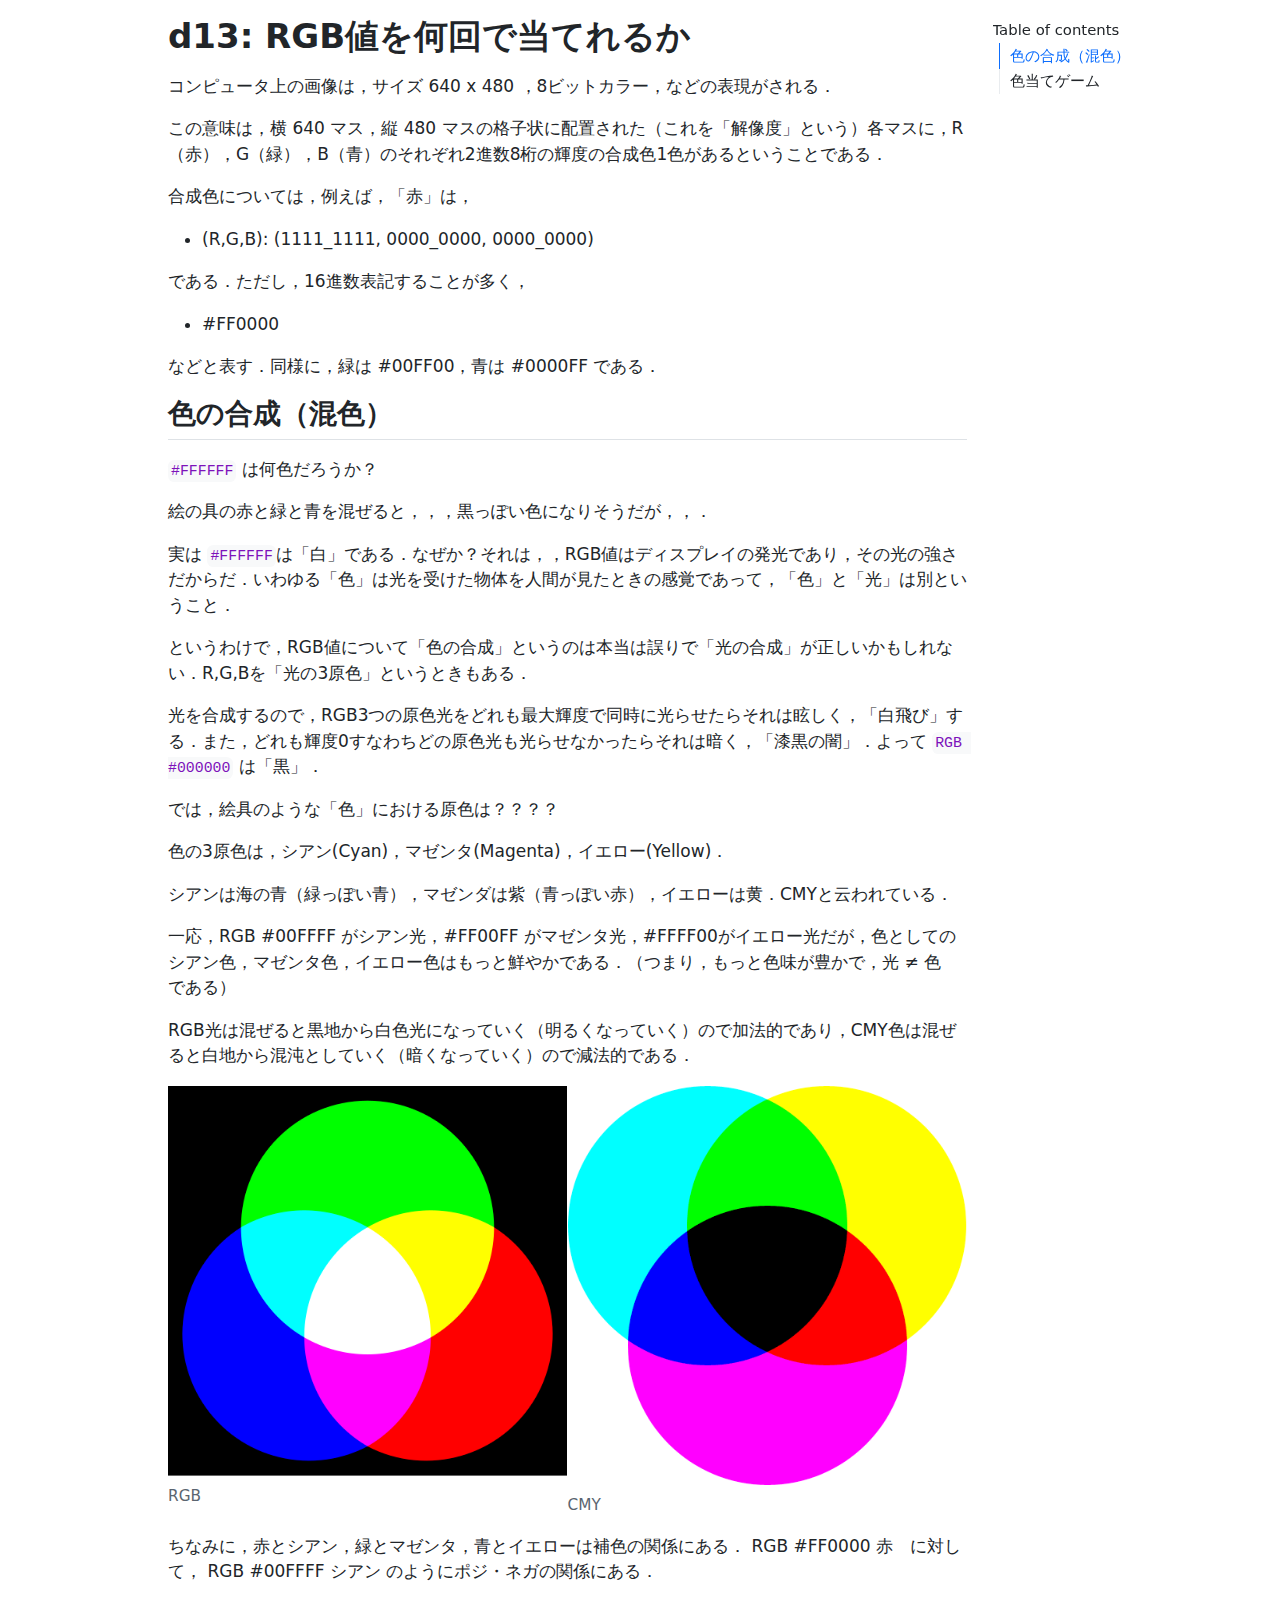
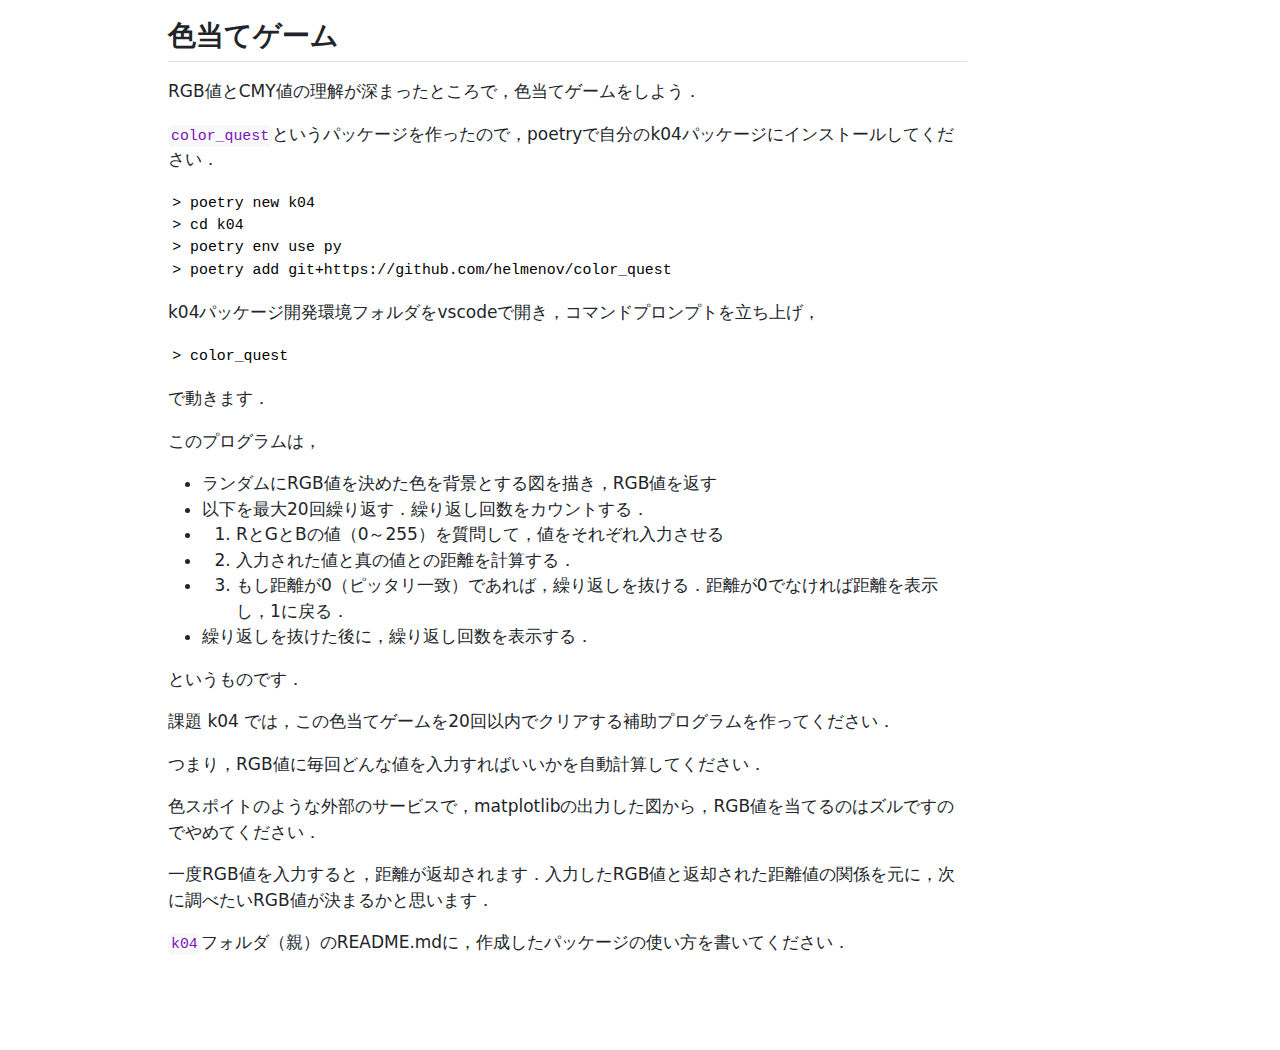
==== d13/index.html @ e2f5a42b "d13 あみだくじでなく，色当てゲームに" ====
<!DOCTYPE html>
<html xmlns="http://www.w3.org/1999/xhtml" lang="en" xml:lang="en"><head>

<meta charset="utf-8">
<meta name="generator" content="quarto-1.5.52">

<meta name="viewport" content="width=device-width, initial-scale=1.0, user-scalable=yes">


<title>d13: RGB値を何回で当てれるか</title>
<style>
code{white-space: pre-wrap;}
span.smallcaps{font-variant: small-caps;}
div.columns{display: flex; gap: min(4vw, 1.5em);}
div.column{flex: auto; overflow-x: auto;}
div.hanging-indent{margin-left: 1.5em; text-indent: -1.5em;}
ul.task-list{list-style: none;}
ul.task-list li input[type="checkbox"] {
  width: 0.8em;
  margin: 0 0.8em 0.2em -1em; /* quarto-specific, see https://github.com/quarto-dev/quarto-cli/issues/4556 */ 
  vertical-align: middle;
}
</style>


<script src="index_files/libs/clipboard/clipboard.min.js"></script>
<script src="index_files/libs/quarto-html/quarto.js"></script>
<script src="index_files/libs/quarto-html/popper.min.js"></script>
<script src="index_files/libs/quarto-html/tippy.umd.min.js"></script>
<script src="index_files/libs/quarto-html/anchor.min.js"></script>
<link href="index_files/libs/quarto-html/tippy.css" rel="stylesheet">
<link href="index_files/libs/quarto-html/quarto-syntax-highlighting.css" rel="stylesheet" id="quarto-text-highlighting-styles">
<script src="index_files/libs/bootstrap/bootstrap.min.js"></script>
<link href="index_files/libs/bootstrap/bootstrap-icons.css" rel="stylesheet">
<link href="index_files/libs/bootstrap/bootstrap.min.css" rel="stylesheet" id="quarto-bootstrap" data-mode="light">


</head>

<body>

<div id="quarto-content" class="page-columns page-rows-contents page-layout-article">
<div id="quarto-margin-sidebar" class="sidebar margin-sidebar">
  <nav id="TOC" role="doc-toc" class="toc-active">
    <h2 id="toc-title">Table of contents</h2>
   
  <ul>
  <li><a href="#色の合成混色" id="toc-色の合成混色" class="nav-link active" data-scroll-target="#色の合成混色">色の合成（混色）</a></li>
  <li><a href="#色当てゲーム" id="toc-色当てゲーム" class="nav-link" data-scroll-target="#色当てゲーム">色当てゲーム</a></li>
  </ul>
</nav>
</div>
<main class="content" id="quarto-document-content">

<header id="title-block-header" class="quarto-title-block default">
<div class="quarto-title">
<h1 class="title">d13: RGB値を何回で当てれるか</h1>
</div>



<div class="quarto-title-meta">

    
  
    
  </div>
  


</header>


<p>コンピュータ上の画像は，サイズ 640 x 480 ，8ビットカラー，などの表現がされる．</p>
<p>この意味は，横 640 マス，縦 480 マスの格子状に配置された（これを「解像度」という）各マスに，R（赤），G（緑），B（青）のそれぞれ2進数8桁の輝度の合成色1色があるということである．</p>
<p>合成色については，例えば，「赤」は，</p>
<ul>
<li>(R,G,B): (1111_1111, 0000_0000, 0000_0000)</li>
</ul>
<p>である．ただし，16進数表記することが多く，</p>
<ul>
<li>#FF0000</li>
</ul>
<p>などと表す．同様に，緑は #00FF00，青は #0000FF である．</p>
<section id="色の合成混色" class="level2">
<h2 class="anchored" data-anchor-id="色の合成混色">色の合成（混色）</h2>
<p><code>#FFFFFF</code> は何色だろうか？　</p>
<p>絵の具の赤と緑と青を混ぜると，，，黒っぽい色になりそうだが，，．</p>
<p>実は <code>#FFFFFF</code>は「白」である．なぜか？それは，，RGB値はディスプレイの発光であり，その光の強さだからだ．いわゆる「色」は光を受けた物体を人間が見たときの感覚であって，「色」と「光」は別ということ．</p>
<p>というわけで，RGB値について「色の合成」というのは本当は誤りで「光の合成」が正しいかもしれない．R,G,Bを「光の3原色」というときもある．</p>
<p>光を合成するので，RGB3つの原色光をどれも最大輝度で同時に光らせたらそれは眩しく，「白飛び」する．また，どれも輝度0すなわちどの原色光も光らせなかったらそれは暗く，「漆黒の闇」．よって <code>RGB #000000</code> は「黒」．</p>
<p>では，絵具のような「色」における原色は？？？？</p>
<p>色の3原色は，シアン(Cyan)，マゼンタ(Magenta)，イエロー(Yellow)．</p>
<p>シアンは海の青（緑っぽい青），マゼンダは紫（青っぽい赤），イエローは黄．CMYと云われている．</p>
<p>一応，RGB #00FFFF がシアン光，#FF00FF がマゼンタ光，#FFFF00がイエロー光だが，色としてのシアン色，マゼンタ色，イエロー色はもっと鮮やかである．（つまり，もっと色味が豊かで，光 ≠ 色　である）</p>
<p>RGB光は混ぜると黒地から白色光になっていく（明るくなっていく）ので加法的であり，CMY色は混ぜると白地から混沌としていく（暗くなっていく）ので減法的である．</p>
<div class="columns">
<div class="column">
<div class="quarto-figure quarto-figure-center">
<figure class="figure">
<p><img src="rgb.png" class="img-fluid figure-img"></p>
<figcaption>RGB</figcaption>
</figure>
</div>
</div><div class="column">
<div class="quarto-figure quarto-figure-center">
<figure class="figure">
<p><img src="cmy.png" class="img-fluid figure-img"></p>
<figcaption>CMY</figcaption>
</figure>
</div>
</div>
</div>
<p>ちなみに，赤とシアン，緑とマゼンタ，青とイエローは補色の関係にある． RGB #FF0000 赤　に対して， RGB #00FFFF シアン のようにポジ・ネガの関係にある．</p>
</section>
<section id="色当てゲーム" class="level2">
<h2 class="anchored" data-anchor-id="色当てゲーム">色当てゲーム</h2>
<p>RGB値とCMY値の理解が深まったところで，色当てゲームをしよう．</p>
<p><code>color_quest</code>というパッケージを作ったので，poetryで自分のk04パッケージにインストールしてください．</p>
<pre><code>&gt; poetry new k04
&gt; cd k04
&gt; poetry env use py
&gt; poetry add git+https://github.com/helmenov/color_quest</code></pre>
<p>k04パッケージ開発環境フォルダをvscodeで開き，コマンドプロンプトを立ち上げ，</p>
<pre><code>&gt; color_quest</code></pre>
<p>で動きます．</p>
<p>このプログラムは，</p>
<ul>
<li>ランダムにRGB値を決めた色を背景とする図を描き，RGB値を返す</li>
<li>以下を最大20回繰り返す．繰り返し回数をカウントする．</li>
<li><ol type="1">
<li>RとGとBの値（0～255）を質問して，値をそれぞれ入力させる</li>
</ol></li>
<li><ol start="2" type="1">
<li>入力された値と真の値との距離を計算する．</li>
</ol></li>
<li><ol start="3" type="1">
<li>もし距離が0（ピッタリ一致）であれば，繰り返しを抜ける．距離が0でなければ距離を表示し，1に戻る．</li>
</ol></li>
<li>繰り返しを抜けた後に，繰り返し回数を表示する．</li>
</ul>
<p>というものです．</p>
<p>課題 k04 では，この色当てゲームを20回以内でクリアする補助プログラムを作ってください．</p>
<p>つまり，RGB値に毎回どんな値を入力すればいいかを自動計算してください．</p>
<p>色スポイトのような外部のサービスで，matplotlibの出力した図から，RGB値を当てるのはズルですのでやめてください．</p>
<p>一度RGB値を入力すると，距離が返却されます．入力したRGB値と返却された距離値の関係を元に，次に調べたいRGB値が決まるかと思います．</p>
<p><code>k04</code>フォルダ（親）のREADME.mdに，作成したパッケージの使い方を書いてください．</p>
</section>

</main>
<!-- /main column -->
<script id="quarto-html-after-body" type="application/javascript">
window.document.addEventListener("DOMContentLoaded", function (event) {
  const toggleBodyColorMode = (bsSheetEl) => {
    const mode = bsSheetEl.getAttribute("data-mode");
    const bodyEl = window.document.querySelector("body");
    if (mode === "dark") {
      bodyEl.classList.add("quarto-dark");
      bodyEl.classList.remove("quarto-light");
    } else {
      bodyEl.classList.add("quarto-light");
      bodyEl.classList.remove("quarto-dark");
    }
  }
  const toggleBodyColorPrimary = () => {
    const bsSheetEl = window.document.querySelector("link#quarto-bootstrap");
    if (bsSheetEl) {
      toggleBodyColorMode(bsSheetEl);
    }
  }
  toggleBodyColorPrimary();  
  const icon = "";
  const anchorJS = new window.AnchorJS();
  anchorJS.options = {
    placement: 'right',
    icon: icon
  };
  anchorJS.add('.anchored');
  const isCodeAnnotation = (el) => {
    for (const clz of el.classList) {
      if (clz.startsWith('code-annotation-')) {                     
        return true;
      }
    }
    return false;
  }
  const onCopySuccess = function(e) {
    // button target
    const button = e.trigger;
    // don't keep focus
    button.blur();
    // flash "checked"
    button.classList.add('code-copy-button-checked');
    var currentTitle = button.getAttribute("title");
    button.setAttribute("title", "Copied!");
    let tooltip;
    if (window.bootstrap) {
      button.setAttribute("data-bs-toggle", "tooltip");
      button.setAttribute("data-bs-placement", "left");
      button.setAttribute("data-bs-title", "Copied!");
      tooltip = new bootstrap.Tooltip(button, 
        { trigger: "manual", 
          customClass: "code-copy-button-tooltip",
          offset: [0, -8]});
      tooltip.show();    
    }
    setTimeout(function() {
      if (tooltip) {
        tooltip.hide();
        button.removeAttribute("data-bs-title");
        button.removeAttribute("data-bs-toggle");
        button.removeAttribute("data-bs-placement");
      }
      button.setAttribute("title", currentTitle);
      button.classList.remove('code-copy-button-checked');
    }, 1000);
    // clear code selection
    e.clearSelection();
  }
  const getTextToCopy = function(trigger) {
      const codeEl = trigger.previousElementSibling.cloneNode(true);
      for (const childEl of codeEl.children) {
        if (isCodeAnnotation(childEl)) {
          childEl.remove();
        }
      }
      return codeEl.innerText;
  }
  const clipboard = new window.ClipboardJS('.code-copy-button:not([data-in-quarto-modal])', {
    text: getTextToCopy
  });
  clipboard.on('success', onCopySuccess);
  if (window.document.getElementById('quarto-embedded-source-code-modal')) {
    // For code content inside modals, clipBoardJS needs to be initialized with a container option
    // TODO: Check when it could be a function (https://github.com/zenorocha/clipboard.js/issues/860)
    const clipboardModal = new window.ClipboardJS('.code-copy-button[data-in-quarto-modal]', {
      text: getTextToCopy,
      container: window.document.getElementById('quarto-embedded-source-code-modal')
    });
    clipboardModal.on('success', onCopySuccess);
  }
    var localhostRegex = new RegExp(/^(?:http|https):\/\/localhost\:?[0-9]*\//);
    var mailtoRegex = new RegExp(/^mailto:/);
      var filterRegex = new RegExp('/' + window.location.host + '/');
    var isInternal = (href) => {
        return filterRegex.test(href) || localhostRegex.test(href) || mailtoRegex.test(href);
    }
    // Inspect non-navigation links and adorn them if external
 	var links = window.document.querySelectorAll('a[href]:not(.nav-link):not(.navbar-brand):not(.toc-action):not(.sidebar-link):not(.sidebar-item-toggle):not(.pagination-link):not(.no-external):not([aria-hidden]):not(.dropdown-item):not(.quarto-navigation-tool):not(.about-link)');
    for (var i=0; i<links.length; i++) {
      const link = links[i];
      if (!isInternal(link.href)) {
        // undo the damage that might have been done by quarto-nav.js in the case of
        // links that we want to consider external
        if (link.dataset.originalHref !== undefined) {
          link.href = link.dataset.originalHref;
        }
      }
    }
  function tippyHover(el, contentFn, onTriggerFn, onUntriggerFn) {
    const config = {
      allowHTML: true,
      maxWidth: 500,
      delay: 100,
      arrow: false,
      appendTo: function(el) {
          return el.parentElement;
      },
      interactive: true,
      interactiveBorder: 10,
      theme: 'quarto',
      placement: 'bottom-start',
    };
    if (contentFn) {
      config.content = contentFn;
    }
    if (onTriggerFn) {
      config.onTrigger = onTriggerFn;
    }
    if (onUntriggerFn) {
      config.onUntrigger = onUntriggerFn;
    }
    window.tippy(el, config); 
  }
  const noterefs = window.document.querySelectorAll('a[role="doc-noteref"]');
  for (var i=0; i<noterefs.length; i++) {
    const ref = noterefs[i];
    tippyHover(ref, function() {
      // use id or data attribute instead here
      let href = ref.getAttribute('data-footnote-href') || ref.getAttribute('href');
      try { href = new URL(href).hash; } catch {}
      const id = href.replace(/^#\/?/, "");
      const note = window.document.getElementById(id);
      if (note) {
        return note.innerHTML;
      } else {
        return "";
      }
    });
  }
  const xrefs = window.document.querySelectorAll('a.quarto-xref');
  const processXRef = (id, note) => {
    // Strip column container classes
    const stripColumnClz = (el) => {
      el.classList.remove("page-full", "page-columns");
      if (el.children) {
        for (const child of el.children) {
          stripColumnClz(child);
        }
      }
    }
    stripColumnClz(note)
    if (id === null || id.startsWith('sec-')) {
      // Special case sections, only their first couple elements
      const container = document.createElement("div");
      if (note.children && note.children.length > 2) {
        container.appendChild(note.children[0].cloneNode(true));
        for (let i = 1; i < note.children.length; i++) {
          const child = note.children[i];
          if (child.tagName === "P" && child.innerText === "") {
            continue;
          } else {
            container.appendChild(child.cloneNode(true));
            break;
          }
        }
        if (window.Quarto?.typesetMath) {
          window.Quarto.typesetMath(container);
        }
        return container.innerHTML
      } else {
        if (window.Quarto?.typesetMath) {
          window.Quarto.typesetMath(note);
        }
        return note.innerHTML;
      }
    } else {
      // Remove any anchor links if they are present
      const anchorLink = note.querySelector('a.anchorjs-link');
      if (anchorLink) {
        anchorLink.remove();
      }
      if (window.Quarto?.typesetMath) {
        window.Quarto.typesetMath(note);
      }
      // TODO in 1.5, we should make sure this works without a callout special case
      if (note.classList.contains("callout")) {
        return note.outerHTML;
      } else {
        return note.innerHTML;
      }
    }
  }
  for (var i=0; i<xrefs.length; i++) {
    const xref = xrefs[i];
    tippyHover(xref, undefined, function(instance) {
      instance.disable();
      let url = xref.getAttribute('href');
      let hash = undefined; 
      if (url.startsWith('#')) {
        hash = url;
      } else {
        try { hash = new URL(url).hash; } catch {}
      }
      if (hash) {
        const id = hash.replace(/^#\/?/, "");
        const note = window.document.getElementById(id);
        if (note !== null) {
          try {
            const html = processXRef(id, note.cloneNode(true));
            instance.setContent(html);
          } finally {
            instance.enable();
            instance.show();
          }
        } else {
          // See if we can fetch this
          fetch(url.split('#')[0])
          .then(res => res.text())
          .then(html => {
            const parser = new DOMParser();
            const htmlDoc = parser.parseFromString(html, "text/html");
            const note = htmlDoc.getElementById(id);
            if (note !== null) {
              const html = processXRef(id, note);
              instance.setContent(html);
            } 
          }).finally(() => {
            instance.enable();
            instance.show();
          });
        }
      } else {
        // See if we can fetch a full url (with no hash to target)
        // This is a special case and we should probably do some content thinning / targeting
        fetch(url)
        .then(res => res.text())
        .then(html => {
          const parser = new DOMParser();
          const htmlDoc = parser.parseFromString(html, "text/html");
          const note = htmlDoc.querySelector('main.content');
          if (note !== null) {
            // This should only happen for chapter cross references
            // (since there is no id in the URL)
            // remove the first header
            if (note.children.length > 0 && note.children[0].tagName === "HEADER") {
              note.children[0].remove();
            }
            const html = processXRef(null, note);
            instance.setContent(html);
          } 
        }).finally(() => {
          instance.enable();
          instance.show();
        });
      }
    }, function(instance) {
    });
  }
      let selectedAnnoteEl;
      const selectorForAnnotation = ( cell, annotation) => {
        let cellAttr = 'data-code-cell="' + cell + '"';
        let lineAttr = 'data-code-annotation="' +  annotation + '"';
        const selector = 'span[' + cellAttr + '][' + lineAttr + ']';
        return selector;
      }
      const selectCodeLines = (annoteEl) => {
        const doc = window.document;
        const targetCell = annoteEl.getAttribute("data-target-cell");
        const targetAnnotation = annoteEl.getAttribute("data-target-annotation");
        const annoteSpan = window.document.querySelector(selectorForAnnotation(targetCell, targetAnnotation));
        const lines = annoteSpan.getAttribute("data-code-lines").split(",");
        const lineIds = lines.map((line) => {
          return targetCell + "-" + line;
        })
        let top = null;
        let height = null;
        let parent = null;
        if (lineIds.length > 0) {
            //compute the position of the single el (top and bottom and make a div)
            const el = window.document.getElementById(lineIds[0]);
            top = el.offsetTop;
            height = el.offsetHeight;
            parent = el.parentElement.parentElement;
          if (lineIds.length > 1) {
            const lastEl = window.document.getElementById(lineIds[lineIds.length - 1]);
            const bottom = lastEl.offsetTop + lastEl.offsetHeight;
            height = bottom - top;
          }
          if (top !== null && height !== null && parent !== null) {
            // cook up a div (if necessary) and position it 
            let div = window.document.getElementById("code-annotation-line-highlight");
            if (div === null) {
              div = window.document.createElement("div");
              div.setAttribute("id", "code-annotation-line-highlight");
              div.style.position = 'absolute';
              parent.appendChild(div);
            }
            div.style.top = top - 2 + "px";
            div.style.height = height + 4 + "px";
            div.style.left = 0;
            let gutterDiv = window.document.getElementById("code-annotation-line-highlight-gutter");
            if (gutterDiv === null) {
              gutterDiv = window.document.createElement("div");
              gutterDiv.setAttribute("id", "code-annotation-line-highlight-gutter");
              gutterDiv.style.position = 'absolute';
              const codeCell = window.document.getElementById(targetCell);
              const gutter = codeCell.querySelector('.code-annotation-gutter');
              gutter.appendChild(gutterDiv);
            }
            gutterDiv.style.top = top - 2 + "px";
            gutterDiv.style.height = height + 4 + "px";
          }
          selectedAnnoteEl = annoteEl;
        }
      };
      const unselectCodeLines = () => {
        const elementsIds = ["code-annotation-line-highlight", "code-annotation-line-highlight-gutter"];
        elementsIds.forEach((elId) => {
          const div = window.document.getElementById(elId);
          if (div) {
            div.remove();
          }
        });
        selectedAnnoteEl = undefined;
      };
        // Handle positioning of the toggle
    window.addEventListener(
      "resize",
      throttle(() => {
        elRect = undefined;
        if (selectedAnnoteEl) {
          selectCodeLines(selectedAnnoteEl);
        }
      }, 10)
    );
    function throttle(fn, ms) {
    let throttle = false;
    let timer;
      return (...args) => {
        if(!throttle) { // first call gets through
            fn.apply(this, args);
            throttle = true;
        } else { // all the others get throttled
            if(timer) clearTimeout(timer); // cancel #2
            timer = setTimeout(() => {
              fn.apply(this, args);
              timer = throttle = false;
            }, ms);
        }
      };
    }
      // Attach click handler to the DT
      const annoteDls = window.document.querySelectorAll('dt[data-target-cell]');
      for (const annoteDlNode of annoteDls) {
        annoteDlNode.addEventListener('click', (event) => {
          const clickedEl = event.target;
          if (clickedEl !== selectedAnnoteEl) {
            unselectCodeLines();
            const activeEl = window.document.querySelector('dt[data-target-cell].code-annotation-active');
            if (activeEl) {
              activeEl.classList.remove('code-annotation-active');
            }
            selectCodeLines(clickedEl);
            clickedEl.classList.add('code-annotation-active');
          } else {
            // Unselect the line
            unselectCodeLines();
            clickedEl.classList.remove('code-annotation-active');
          }
        });
      }
  const findCites = (el) => {
    const parentEl = el.parentElement;
    if (parentEl) {
      const cites = parentEl.dataset.cites;
      if (cites) {
        return {
          el,
          cites: cites.split(' ')
        };
      } else {
        return findCites(el.parentElement)
      }
    } else {
      return undefined;
    }
  };
  var bibliorefs = window.document.querySelectorAll('a[role="doc-biblioref"]');
  for (var i=0; i<bibliorefs.length; i++) {
    const ref = bibliorefs[i];
    const citeInfo = findCites(ref);
    if (citeInfo) {
      tippyHover(citeInfo.el, function() {
        var popup = window.document.createElement('div');
        citeInfo.cites.forEach(function(cite) {
          var citeDiv = window.document.createElement('div');
          citeDiv.classList.add('hanging-indent');
          citeDiv.classList.add('csl-entry');
          var biblioDiv = window.document.getElementById('ref-' + cite);
          if (biblioDiv) {
            citeDiv.innerHTML = biblioDiv.innerHTML;
          }
          popup.appendChild(citeDiv);
        });
        return popup.innerHTML;
      });
    }
  }
});
</script>
</div> <!-- /content -->




</body></html>
---- d13/index_files/libs/quarto-html/tippy.css ----
.tippy-box[data-animation=fade][data-state=hidden]{opacity:0}[data-tippy-root]{max-width:calc(100vw - 10px)}.tippy-box{position:relative;background-color:#333;color:#fff;border-radius:4px;font-size:14px;line-height:1.4;white-space:normal;outline:0;transition-property:transform,visibility,opacity}.tippy-box[data-placement^=top]>.tippy-arrow{bottom:0}.tippy-box[data-placement^=top]>.tippy-arrow:before{bottom:-7px;left:0;border-width:8px 8px 0;border-top-color:initial;transform-origin:center top}.tippy-box[data-placement^=bottom]>.tippy-arrow{top:0}.tippy-box[data-placement^=bottom]>.tippy-arrow:before{top:-7px;left:0;border-width:0 8px 8px;border-bottom-color:initial;transform-origin:center bottom}.tippy-box[data-placement^=left]>.tippy-arrow{right:0}.tippy-box[data-placement^=left]>.tippy-arrow:before{border-width:8px 0 8px 8px;border-left-color:initial;right:-7px;transform-origin:center left}.tippy-box[data-placement^=right]>.tippy-arrow{left:0}.tippy-box[data-placement^=right]>.tippy-arrow:before{left:-7px;border-width:8px 8px 8px 0;border-right-color:initial;transform-origin:center right}.tippy-box[data-inertia][data-state=visible]{transition-timing-function:cubic-bezier(.54,1.5,.38,1.11)}.tippy-arrow{width:16px;height:16px;color:#333}.tippy-arrow:before{content:"";position:absolute;border-color:transparent;border-style:solid}.tippy-content{position:relative;padding:5px 9px;z-index:1}
---- d13/index_files/libs/quarto-html/quarto-syntax-highlighting.css ----
/* quarto syntax highlight colors */
:root {
  --quarto-hl-ot-color: #003B4F;
  --quarto-hl-at-color: #657422;
  --quarto-hl-ss-color: #20794D;
  --quarto-hl-an-color: #5E5E5E;
  --quarto-hl-fu-color: #4758AB;
  --quarto-hl-st-color: #20794D;
  --quarto-hl-cf-color: #003B4F;
  --quarto-hl-op-color: #5E5E5E;
  --quarto-hl-er-color: #AD0000;
  --quarto-hl-bn-color: #AD0000;
  --quarto-hl-al-color: #AD0000;
  --quarto-hl-va-color: #111111;
  --quarto-hl-bu-color: inherit;
  --quarto-hl-ex-color: inherit;
  --quarto-hl-pp-color: #AD0000;
  --quarto-hl-in-color: #5E5E5E;
  --quarto-hl-vs-color: #20794D;
  --quarto-hl-wa-color: #5E5E5E;
  --quarto-hl-do-color: #5E5E5E;
  --quarto-hl-im-color: #00769E;
  --quarto-hl-ch-color: #20794D;
  --quarto-hl-dt-color: #AD0000;
  --quarto-hl-fl-color: #AD0000;
  --quarto-hl-co-color: #5E5E5E;
  --quarto-hl-cv-color: #5E5E5E;
  --quarto-hl-cn-color: #8f5902;
  --quarto-hl-sc-color: #5E5E5E;
  --quarto-hl-dv-color: #AD0000;
  --quarto-hl-kw-color: #003B4F;
}

/* other quarto variables */
:root {
  --quarto-font-monospace: SFMono-Regular, Menlo, Monaco, Consolas, "Liberation Mono", "Courier New", monospace;
}

pre > code.sourceCode > span {
  color: #003B4F;
}

code span {
  color: #003B4F;
}

code.sourceCode > span {
  color: #003B4F;
}

div.sourceCode,
div.sourceCode pre.sourceCode {
  color: #003B4F;
}

code span.ot {
  color: #003B4F;
  font-style: inherit;
}

code span.at {
  color: #657422;
  font-style: inherit;
}

code span.ss {
  color: #20794D;
  font-style: inherit;
}

code span.an {
  color: #5E5E5E;
  font-style: inherit;
}

code span.fu {
  color: #4758AB;
  font-style: inherit;
}

code span.st {
  color: #20794D;
  font-style: inherit;
}

code span.cf {
  color: #003B4F;
  font-weight: bold;
  font-style: inherit;
}

code span.op {
  color: #5E5E5E;
  font-style: inherit;
}

code span.er {
  color: #AD0000;
  font-style: inherit;
}

code span.bn {
  color: #AD0000;
  font-style: inherit;
}

code span.al {
  color: #AD0000;
  font-style: inherit;
}

code span.va {
  color: #111111;
  font-style: inherit;
}

code span.bu {
  font-style: inherit;
}

code span.ex {
  font-style: inherit;
}

code span.pp {
  color: #AD0000;
  font-style: inherit;
}

code span.in {
  color: #5E5E5E;
  font-style: inherit;
}

code span.vs {
  color: #20794D;
  font-style: inherit;
}

code span.wa {
  color: #5E5E5E;
  font-style: italic;
}

code span.do {
  color: #5E5E5E;
  font-style: italic;
}

code span.im {
  color: #00769E;
  font-style: inherit;
}

code span.ch {
  color: #20794D;
  font-style: inherit;
}

code span.dt {
  color: #AD0000;
  font-style: inherit;
}

code span.fl {
  color: #AD0000;
  font-style: inherit;
}

code span.co {
  color: #5E5E5E;
  font-style: inherit;
}

code span.cv {
  color: #5E5E5E;
  font-style: italic;
}

code span.cn {
  color: #8f5902;
  font-style: inherit;
}

code span.sc {
  color: #5E5E5E;
  font-style: inherit;
}

code span.dv {
  color: #AD0000;
  font-style: inherit;
}

code span.kw {
  color: #003B4F;
  font-weight: bold;
  font-style: inherit;
}

.prevent-inlining {
  content: "</";
}

/*# sourceMappingURL=debc5d5d77c3f9108843748ff7464032.css.map */
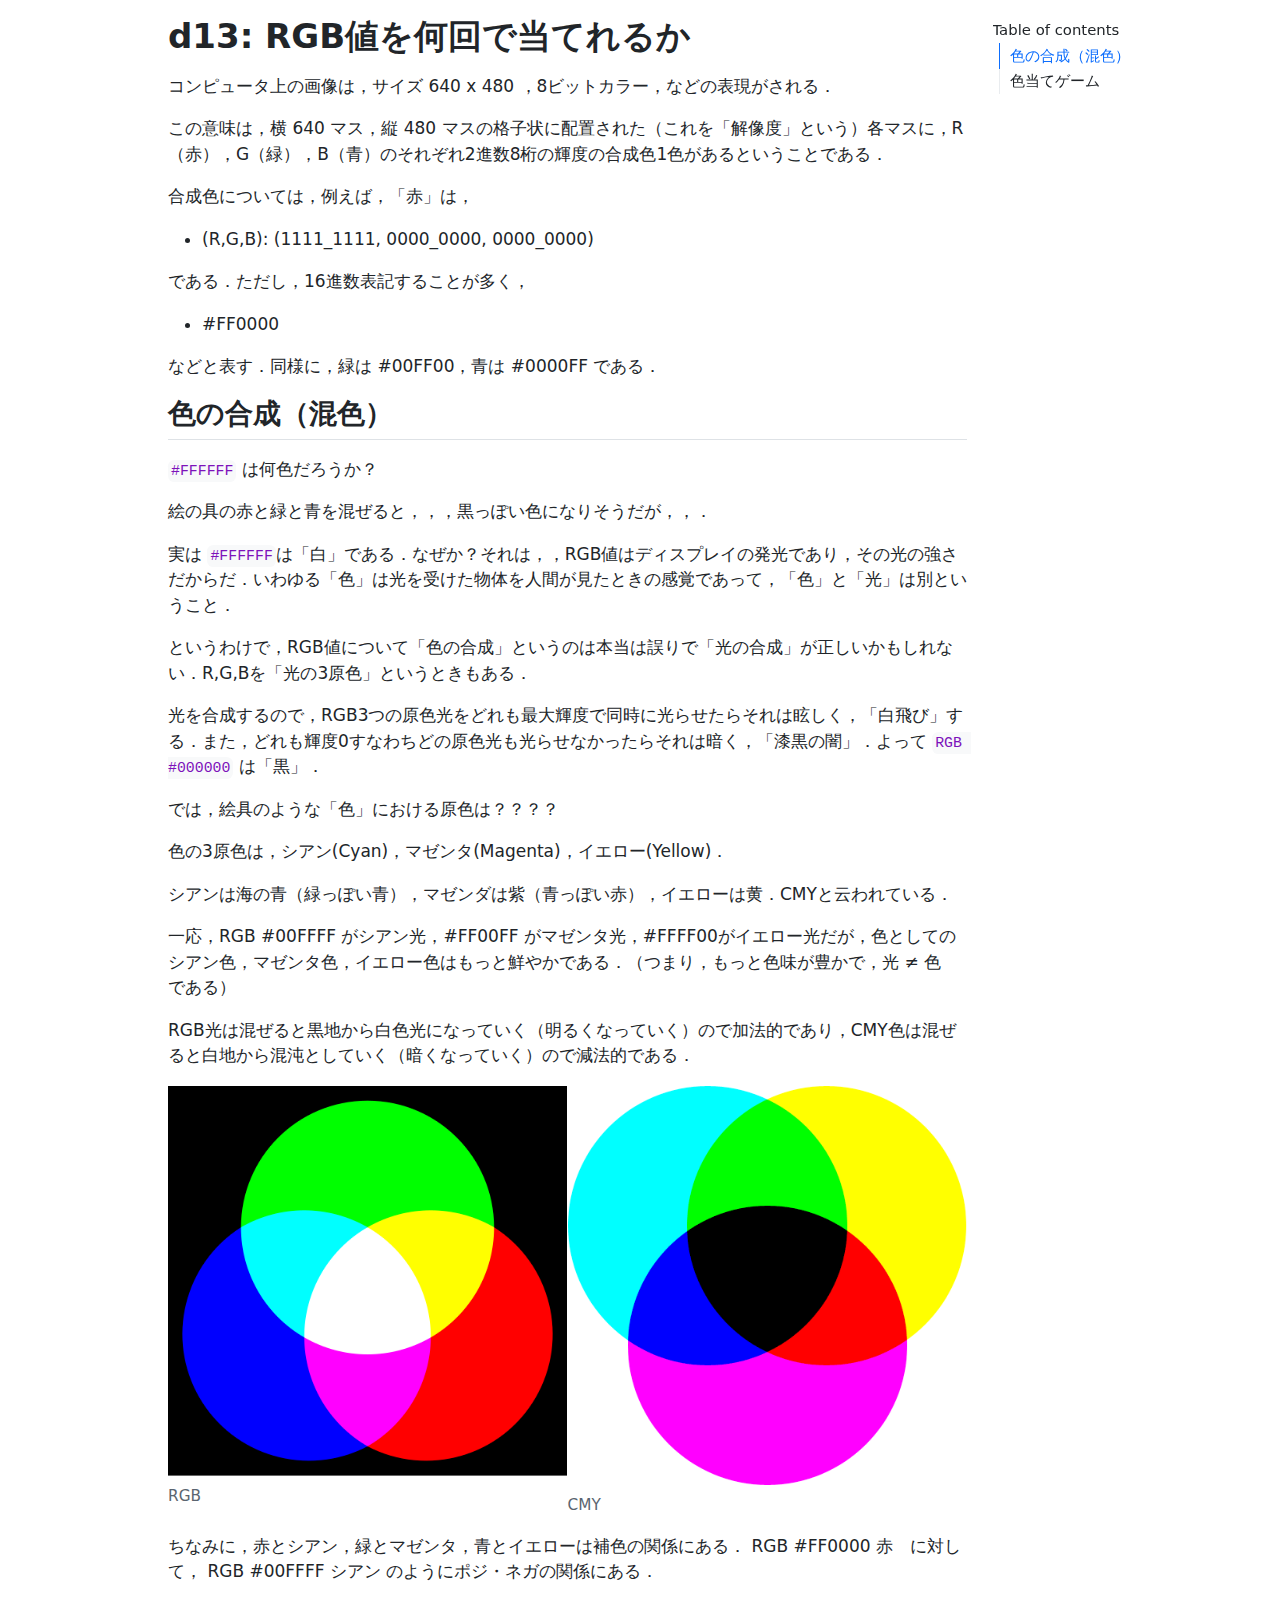
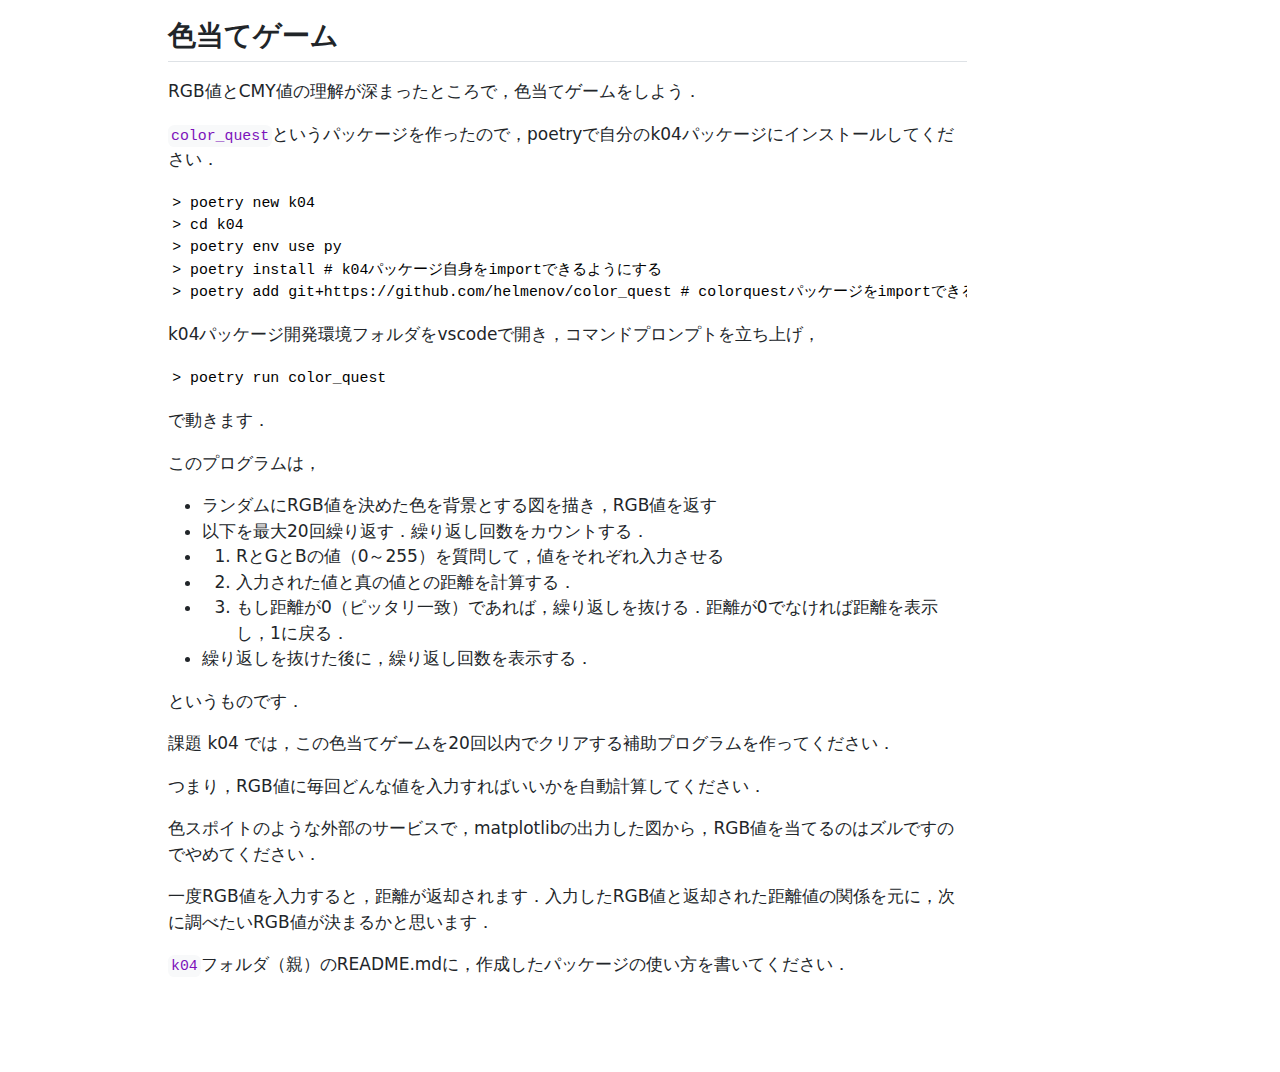
==== commit ba2df6b8: "update d13" ====
--- a/d13/index.html
+++ b/d13/index.html
@@ -2,7 +2,7 @@
 <html xmlns="http://www.w3.org/1999/xhtml" lang="en" xml:lang="en"><head>
 
 <meta charset="utf-8">
-<meta name="generator" content="quarto-1.5.52">
+<meta name="generator" content="quarto-1.5.53">
 
 <meta name="viewport" content="width=device-width, initial-scale=1.0, user-scalable=yes">
 
@@ -120,9 +120,10 @@
 <pre><code>&gt; poetry new k04
 &gt; cd k04
 &gt; poetry env use py
-&gt; poetry add git+https://github.com/helmenov/color_quest</code></pre>
+&gt; poetry install # k04パッケージ自身をimportできるようにする
+&gt; poetry add git+https://github.com/helmenov/color_quest # colorquestパッケージをimportできるようにする．</code></pre>
 <p>k04パッケージ開発環境フォルダをvscodeで開き，コマンドプロンプトを立ち上げ，</p>
-<pre><code>&gt; color_quest</code></pre>
+<pre><code>&gt; poetry run color_quest</code></pre>
 <p>で動きます．</p>
 <p>このプログラムは，</p>
 <ul>
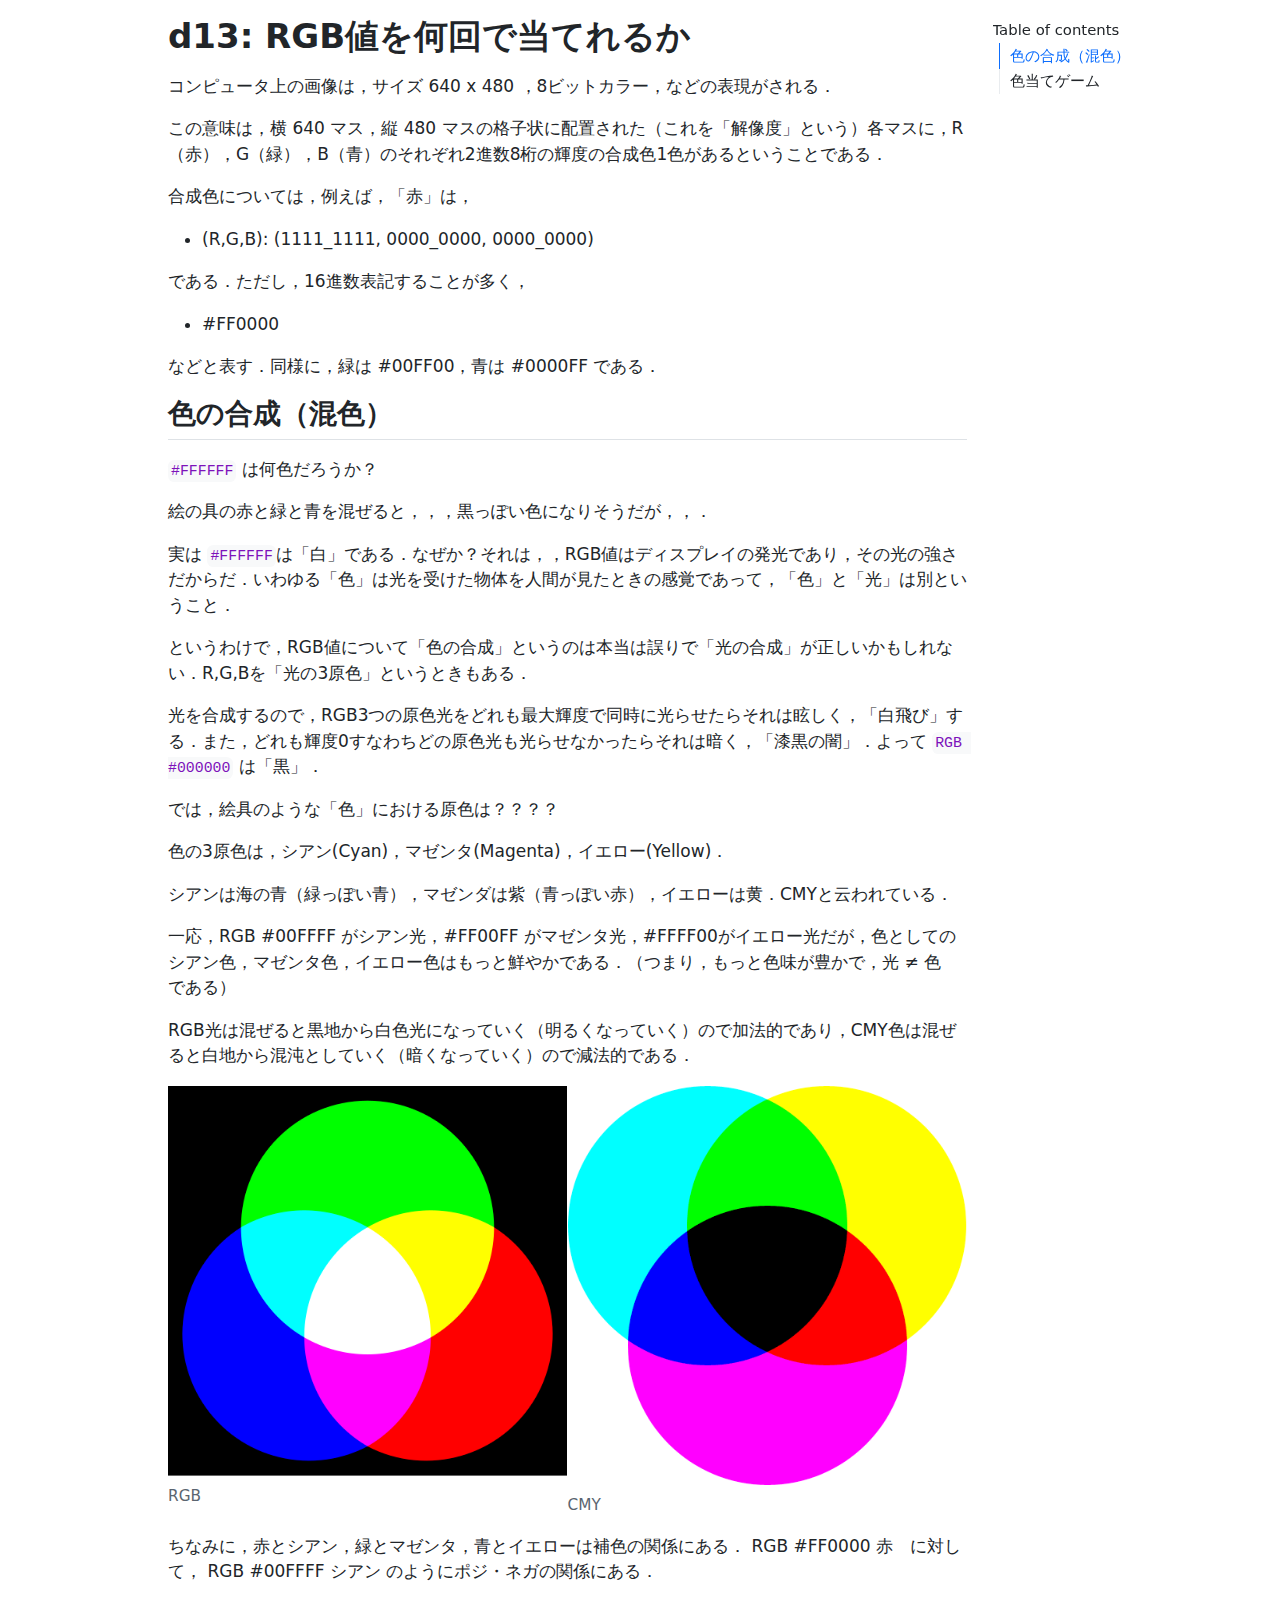
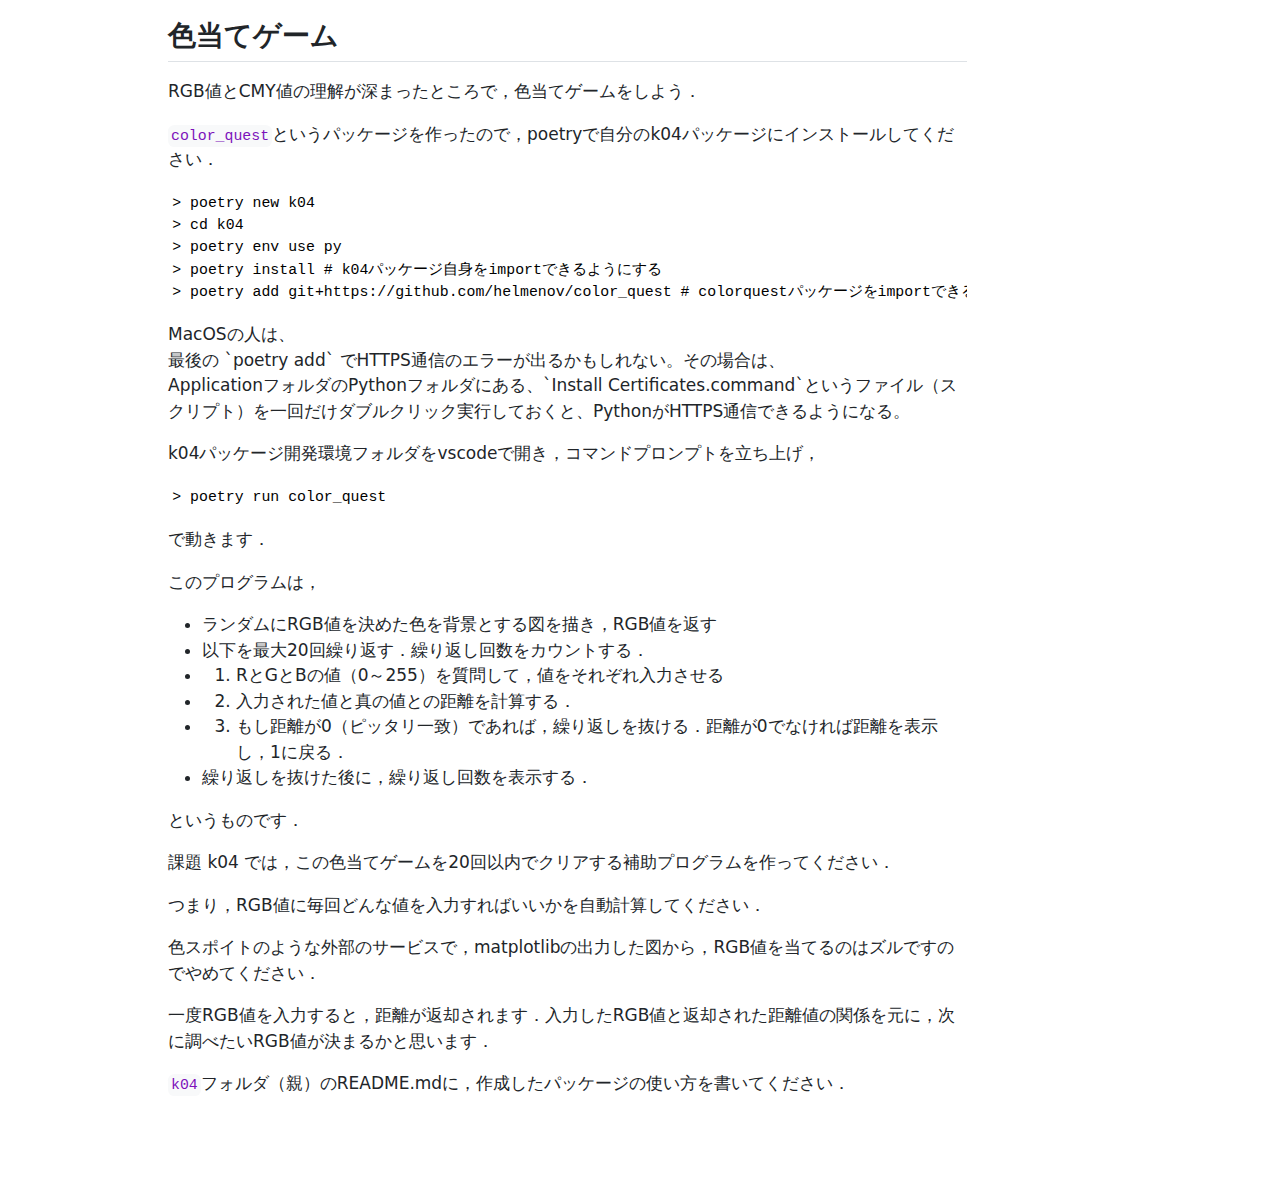
==== commit 0722fd58: "Update index.html" ====
--- a/d13/index.html
+++ b/d13/index.html
@@ -122,6 +122,12 @@
 &gt; poetry env use py
 &gt; poetry install # k04パッケージ自身をimportできるようにする
 &gt; poetry add git+https://github.com/helmenov/color_quest # colorquestパッケージをimportできるようにする．</code></pre>
+
+<p>
+  MacOSの人は、<br>
+  最後の `poetry add` でHTTPS通信のエラーが出るかもしれない。その場合は、<br>
+  ApplicationフォルダのPythonフォルダにある、`Install Certificates.command`というファイル（スクリプト）を一回だけダブルクリック実行しておくと、PythonがHTTPS通信できるようになる。
+
 <p>k04パッケージ開発環境フォルダをvscodeで開き，コマンドプロンプトを立ち上げ，</p>
 <pre><code>&gt; poetry run color_quest</code></pre>
 <p>で動きます．</p>
@@ -575,4 +581,4 @@
 
 
 
-</body></html>+</body></html>
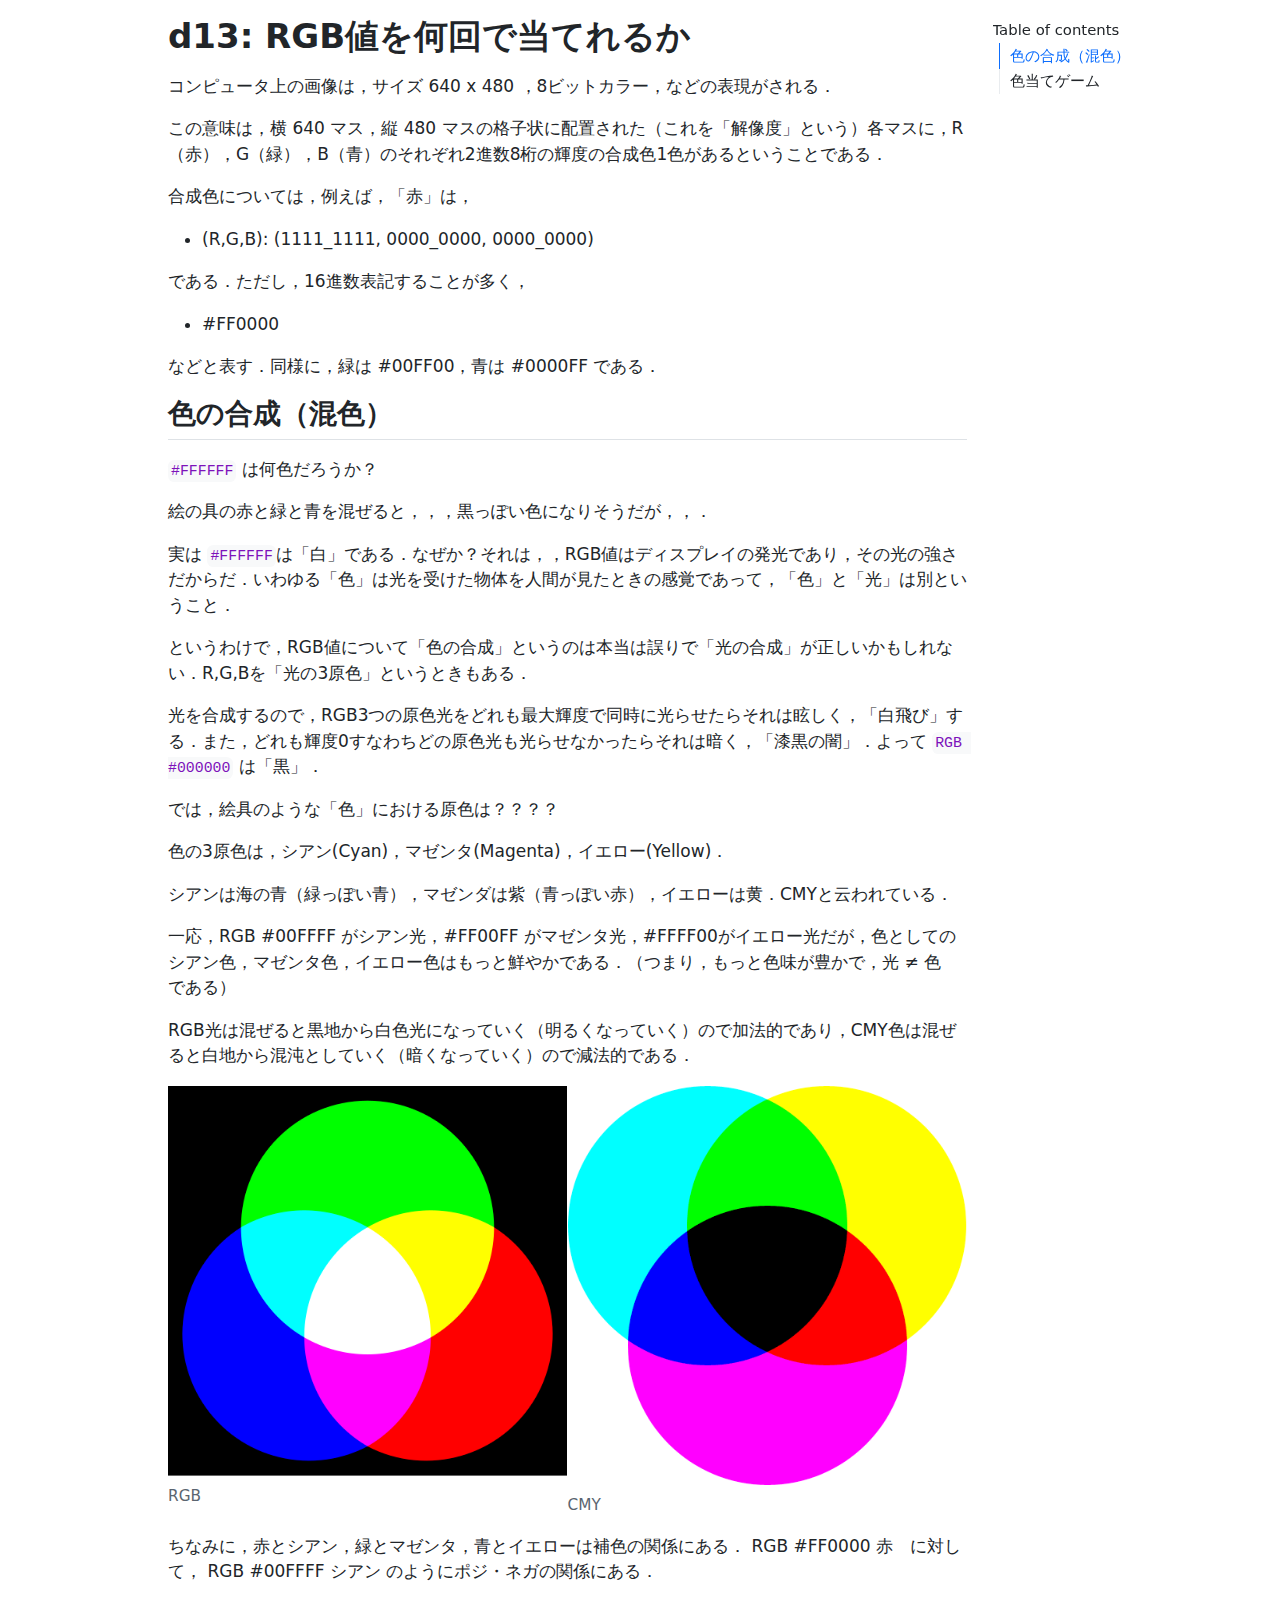
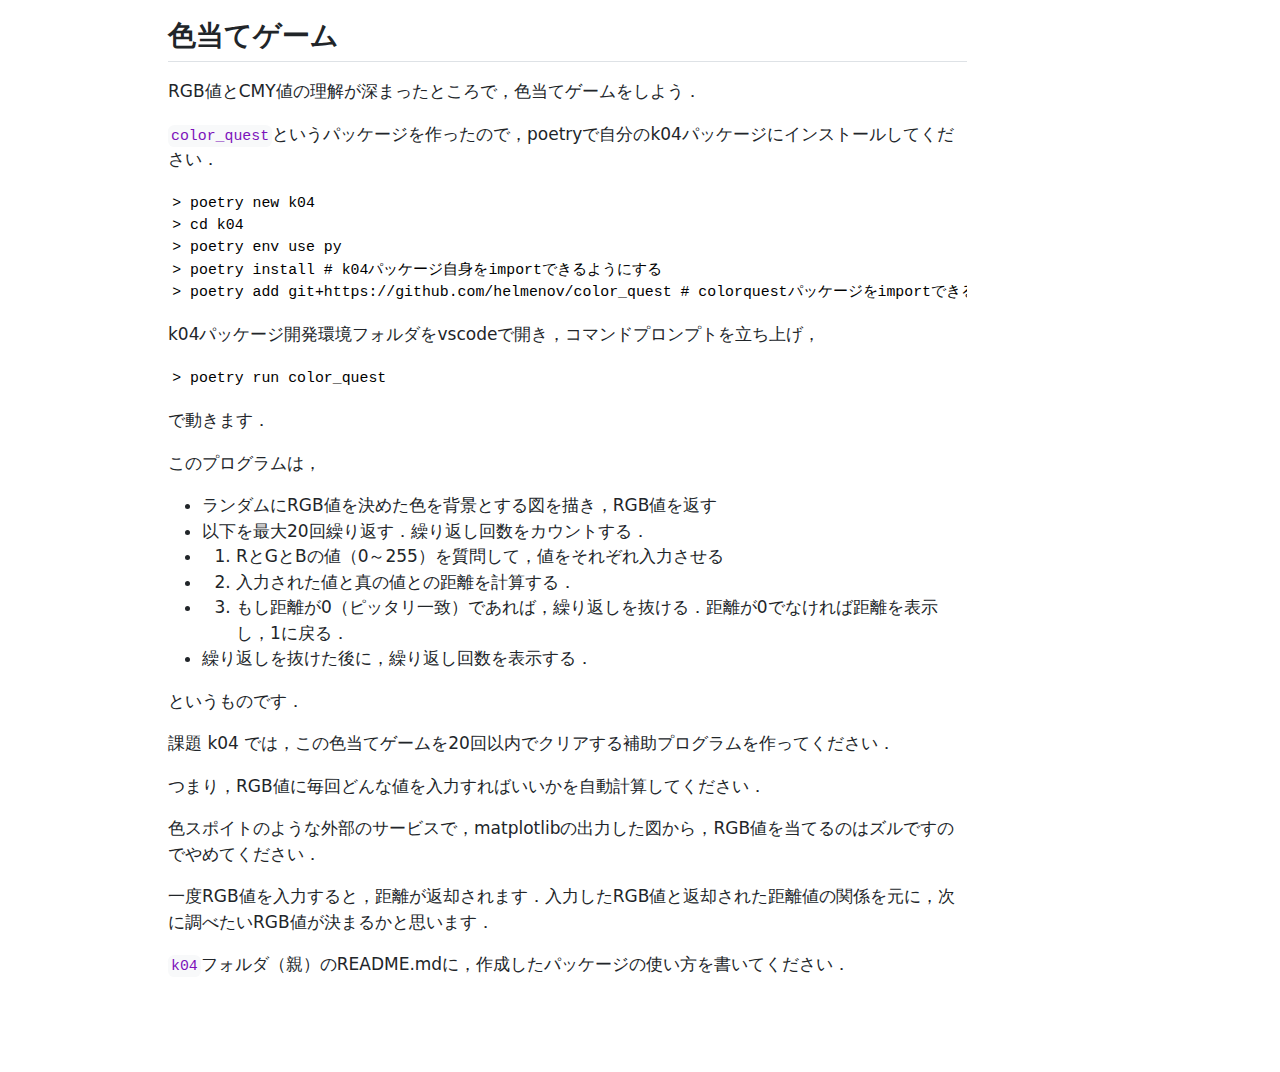
==== commit 1da55754: "test_k04.ipynb update" ====
--- a/d13/index.html
+++ b/d13/index.html
@@ -2,7 +2,7 @@
 <html xmlns="http://www.w3.org/1999/xhtml" lang="en" xml:lang="en"><head>
 
 <meta charset="utf-8">
-<meta name="generator" content="quarto-1.5.53">
+<meta name="generator" content="quarto-1.5.54">
 
 <meta name="viewport" content="width=device-width, initial-scale=1.0, user-scalable=yes">
 
@@ -122,12 +122,6 @@
 &gt; poetry env use py
 &gt; poetry install # k04パッケージ自身をimportできるようにする
 &gt; poetry add git+https://github.com/helmenov/color_quest # colorquestパッケージをimportできるようにする．</code></pre>
-
-<p>
-  MacOSの人は、<br>
-  最後の `poetry add` でHTTPS通信のエラーが出るかもしれない。その場合は、<br>
-  ApplicationフォルダのPythonフォルダにある、`Install Certificates.command`というファイル（スクリプト）を一回だけダブルクリック実行しておくと、PythonがHTTPS通信できるようになる。
-
 <p>k04パッケージ開発環境フォルダをvscodeで開き，コマンドプロンプトを立ち上げ，</p>
 <pre><code>&gt; poetry run color_quest</code></pre>
 <p>で動きます．</p>
@@ -581,4 +575,4 @@
 
 
 
-</body></html>
+</body></html>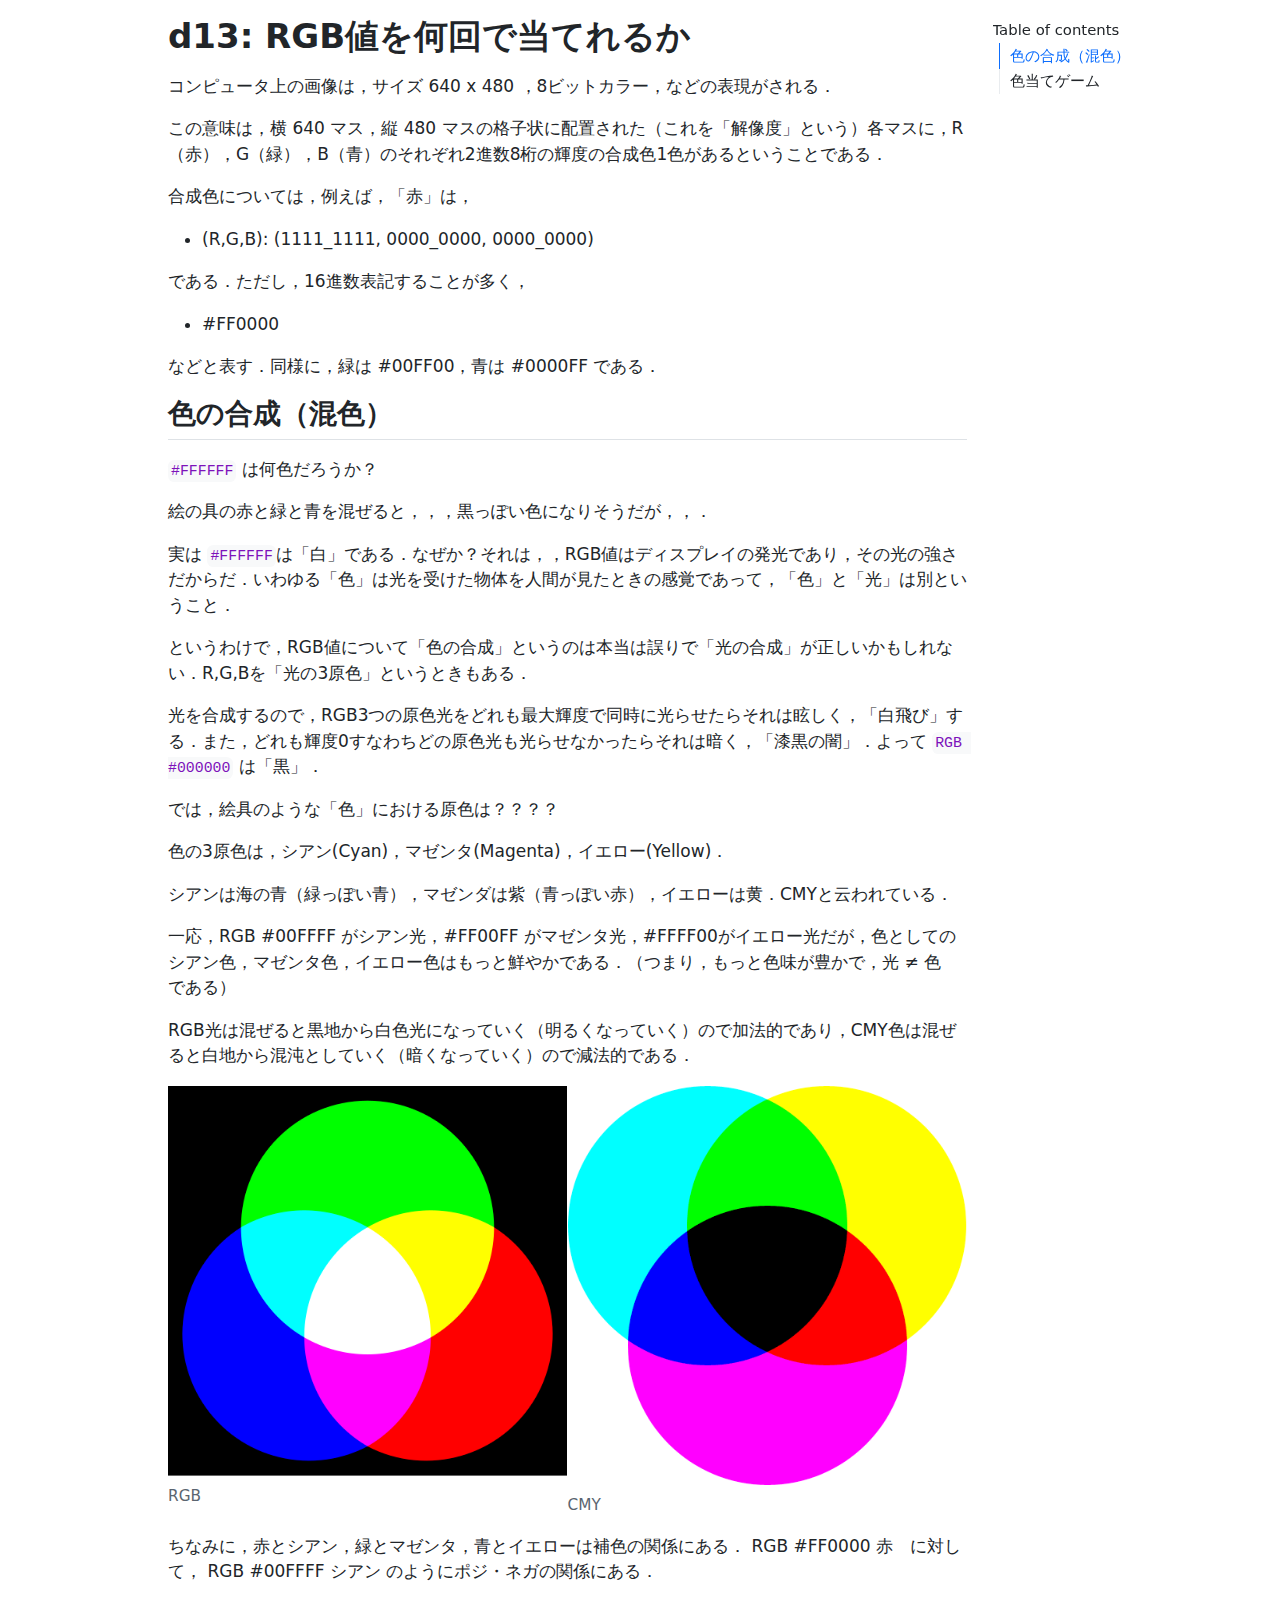
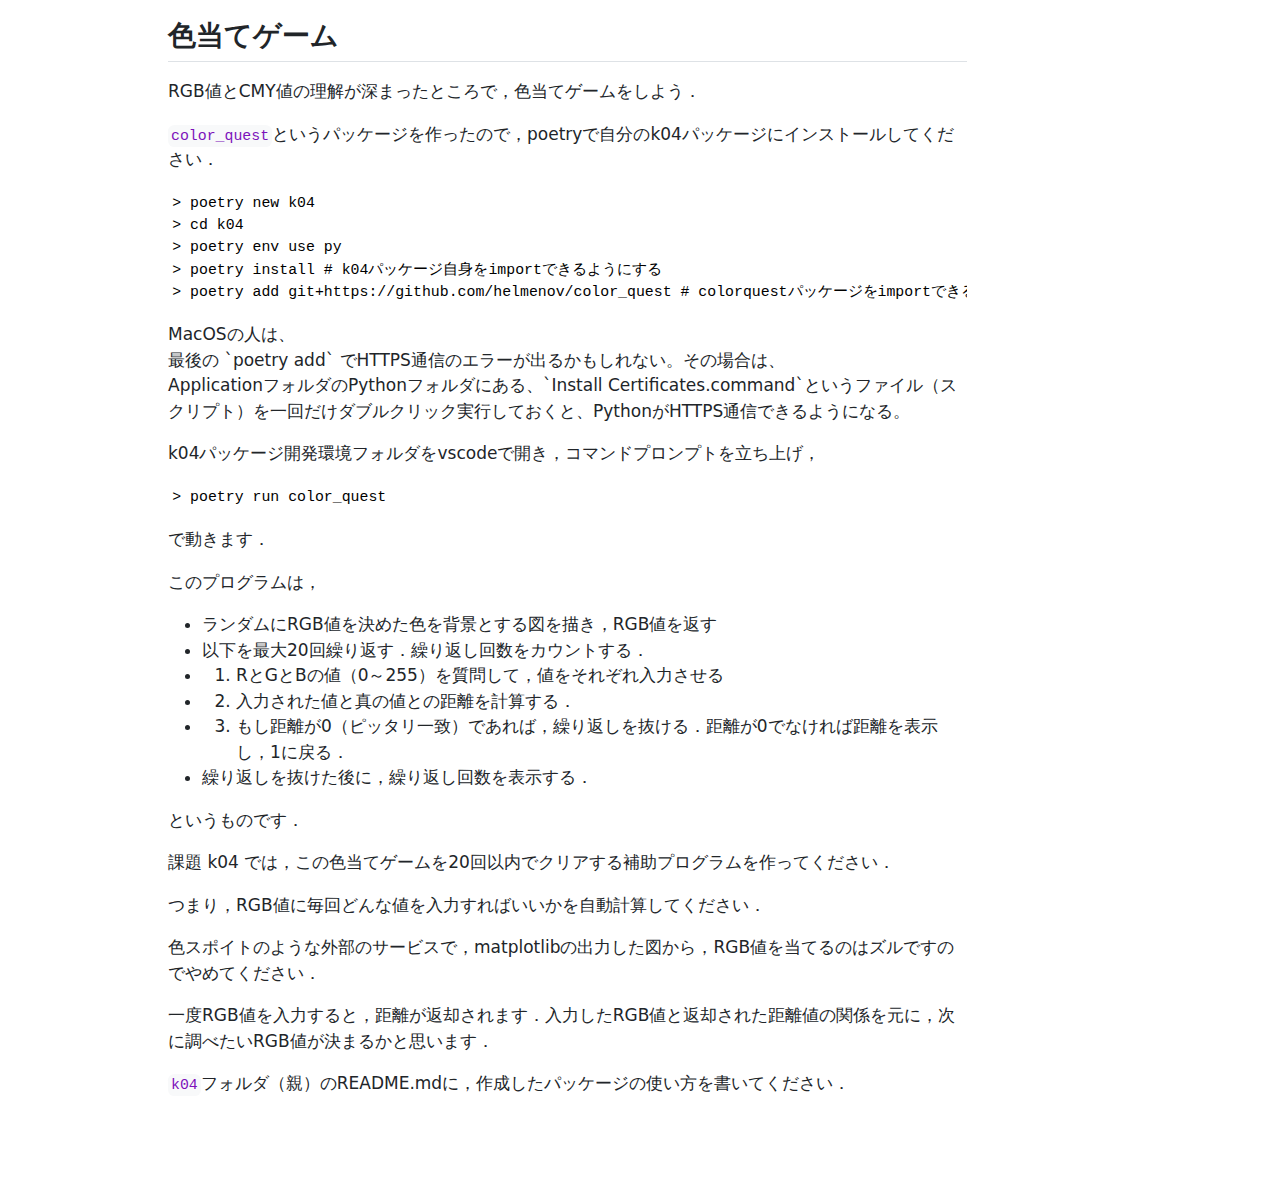
==== commit f955762a: "Merge remote-tracking branch 'origin/main'" ====
--- a/d13/index.html
+++ b/d13/index.html
@@ -122,6 +122,12 @@
 &gt; poetry env use py
 &gt; poetry install # k04パッケージ自身をimportできるようにする
 &gt; poetry add git+https://github.com/helmenov/color_quest # colorquestパッケージをimportできるようにする．</code></pre>
+
+<p>
+  MacOSの人は、<br>
+  最後の `poetry add` でHTTPS通信のエラーが出るかもしれない。その場合は、<br>
+  ApplicationフォルダのPythonフォルダにある、`Install Certificates.command`というファイル（スクリプト）を一回だけダブルクリック実行しておくと、PythonがHTTPS通信できるようになる。
+
 <p>k04パッケージ開発環境フォルダをvscodeで開き，コマンドプロンプトを立ち上げ，</p>
 <pre><code>&gt; poetry run color_quest</code></pre>
 <p>で動きます．</p>
@@ -575,4 +581,4 @@
 
 
 
-</body></html>+</body></html>
